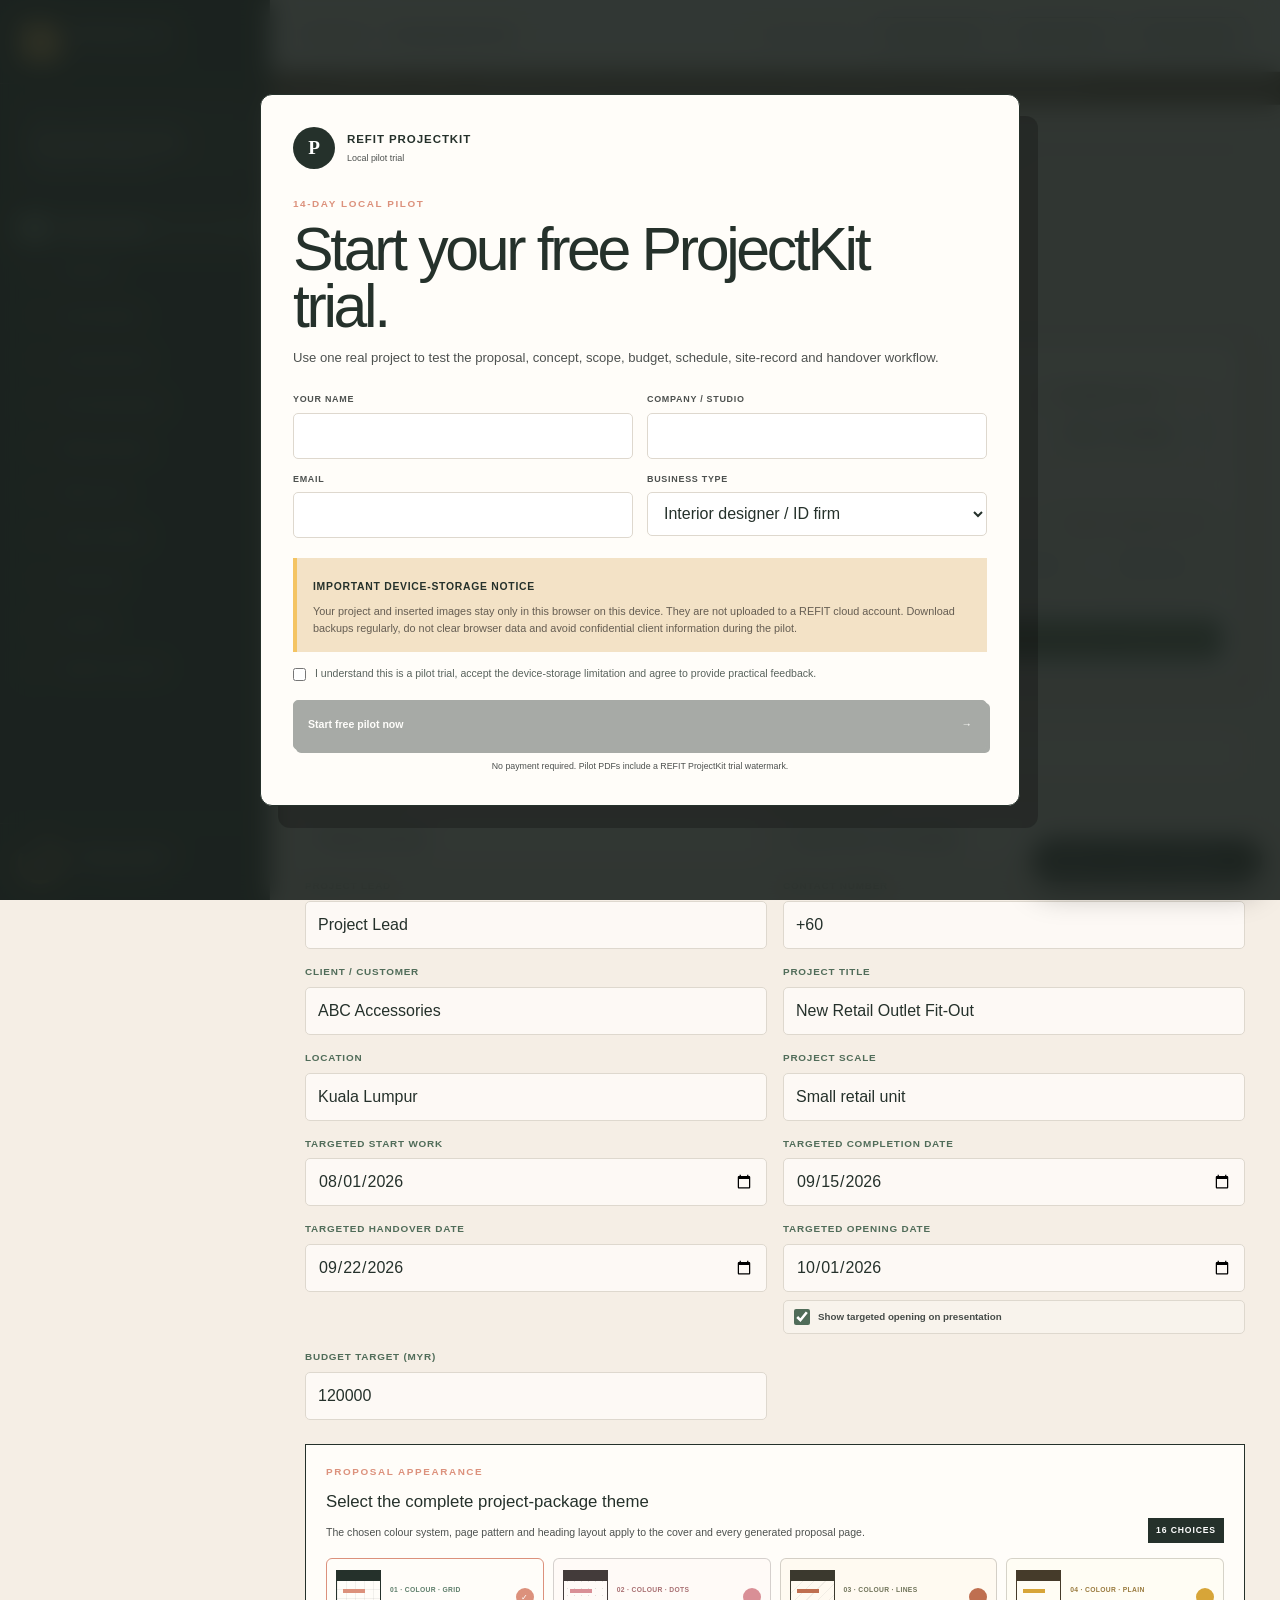
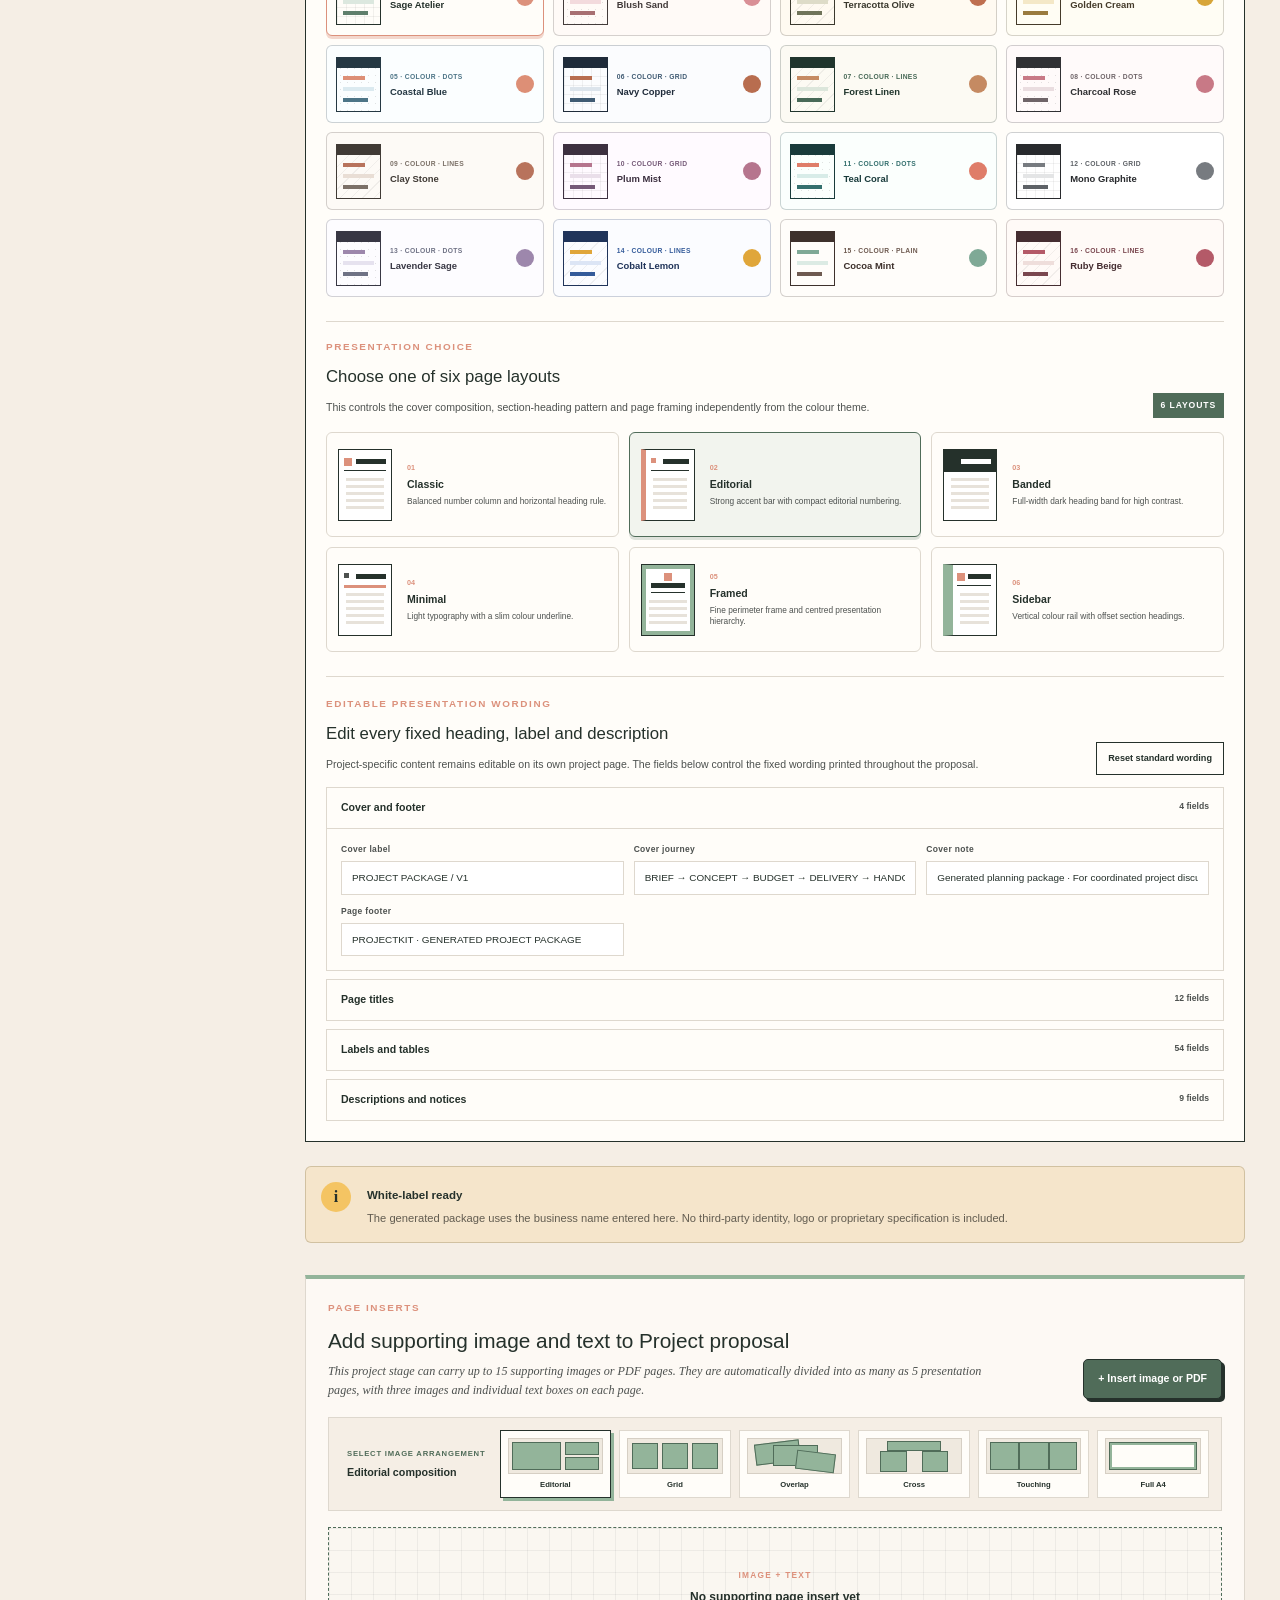
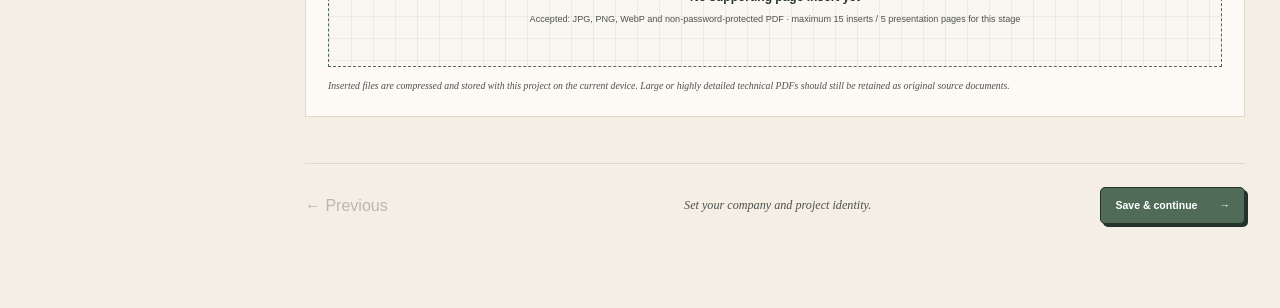
==== projectkit/index.html @ 4b43cba5 "Launch public ProjectKit local pilot" ====
<!doctype html>
<html lang="en">
  <head>
    <meta charset="UTF-8" />
    <meta name="viewport" content="width=device-width, initial-scale=1.0" />
    <meta name="theme-color" content="#25312b" />
    <meta name="description" content="REFIT ProjectKit local pilot for renovation proposal, concept, scope, budget, schedule and handover documents." />
    <title>REFIT ProjectKit · Local Pilot</title>
    <script type="module" crossorigin src="./assets/index-Lh7JPExm.js"></script>
    <link rel="stylesheet" crossorigin href="./assets/index-CarOcFyf.css">
  </head>
  <body>
    <div id="root"></div>
  </body>
</html>
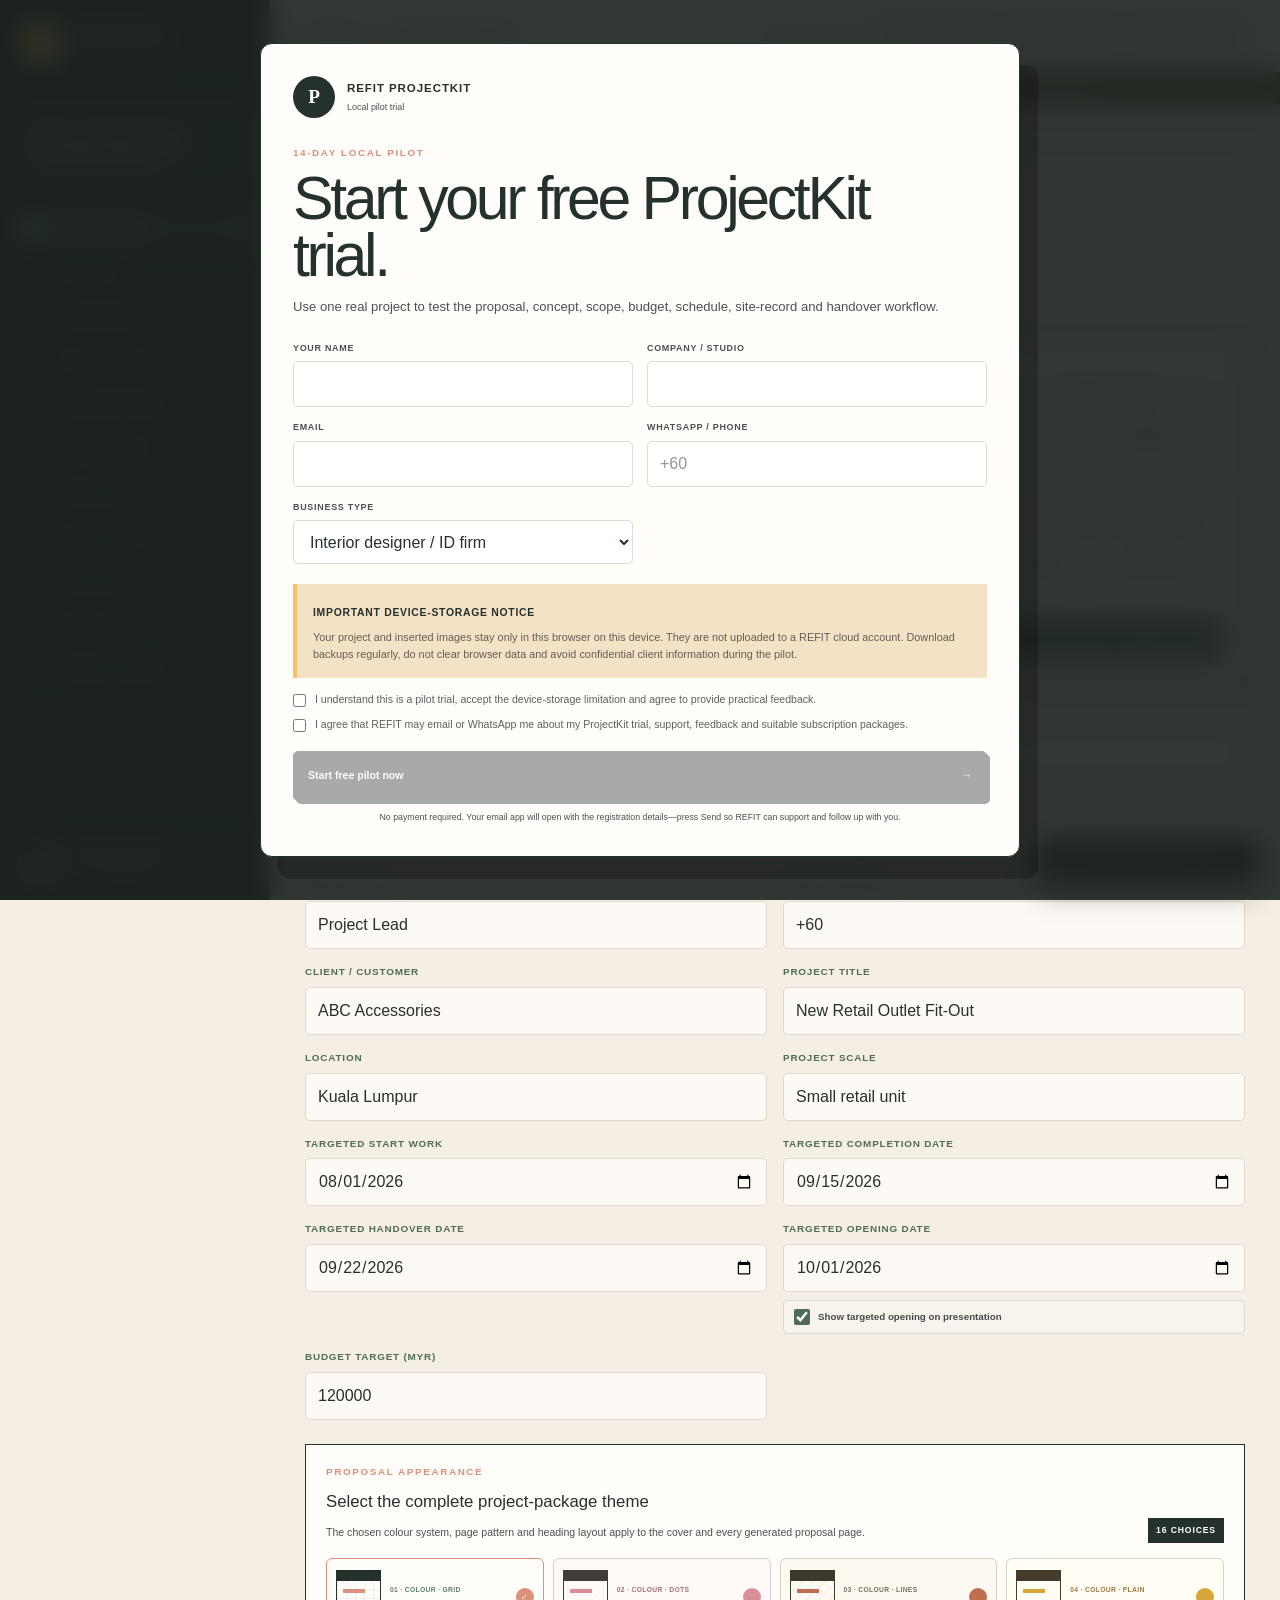
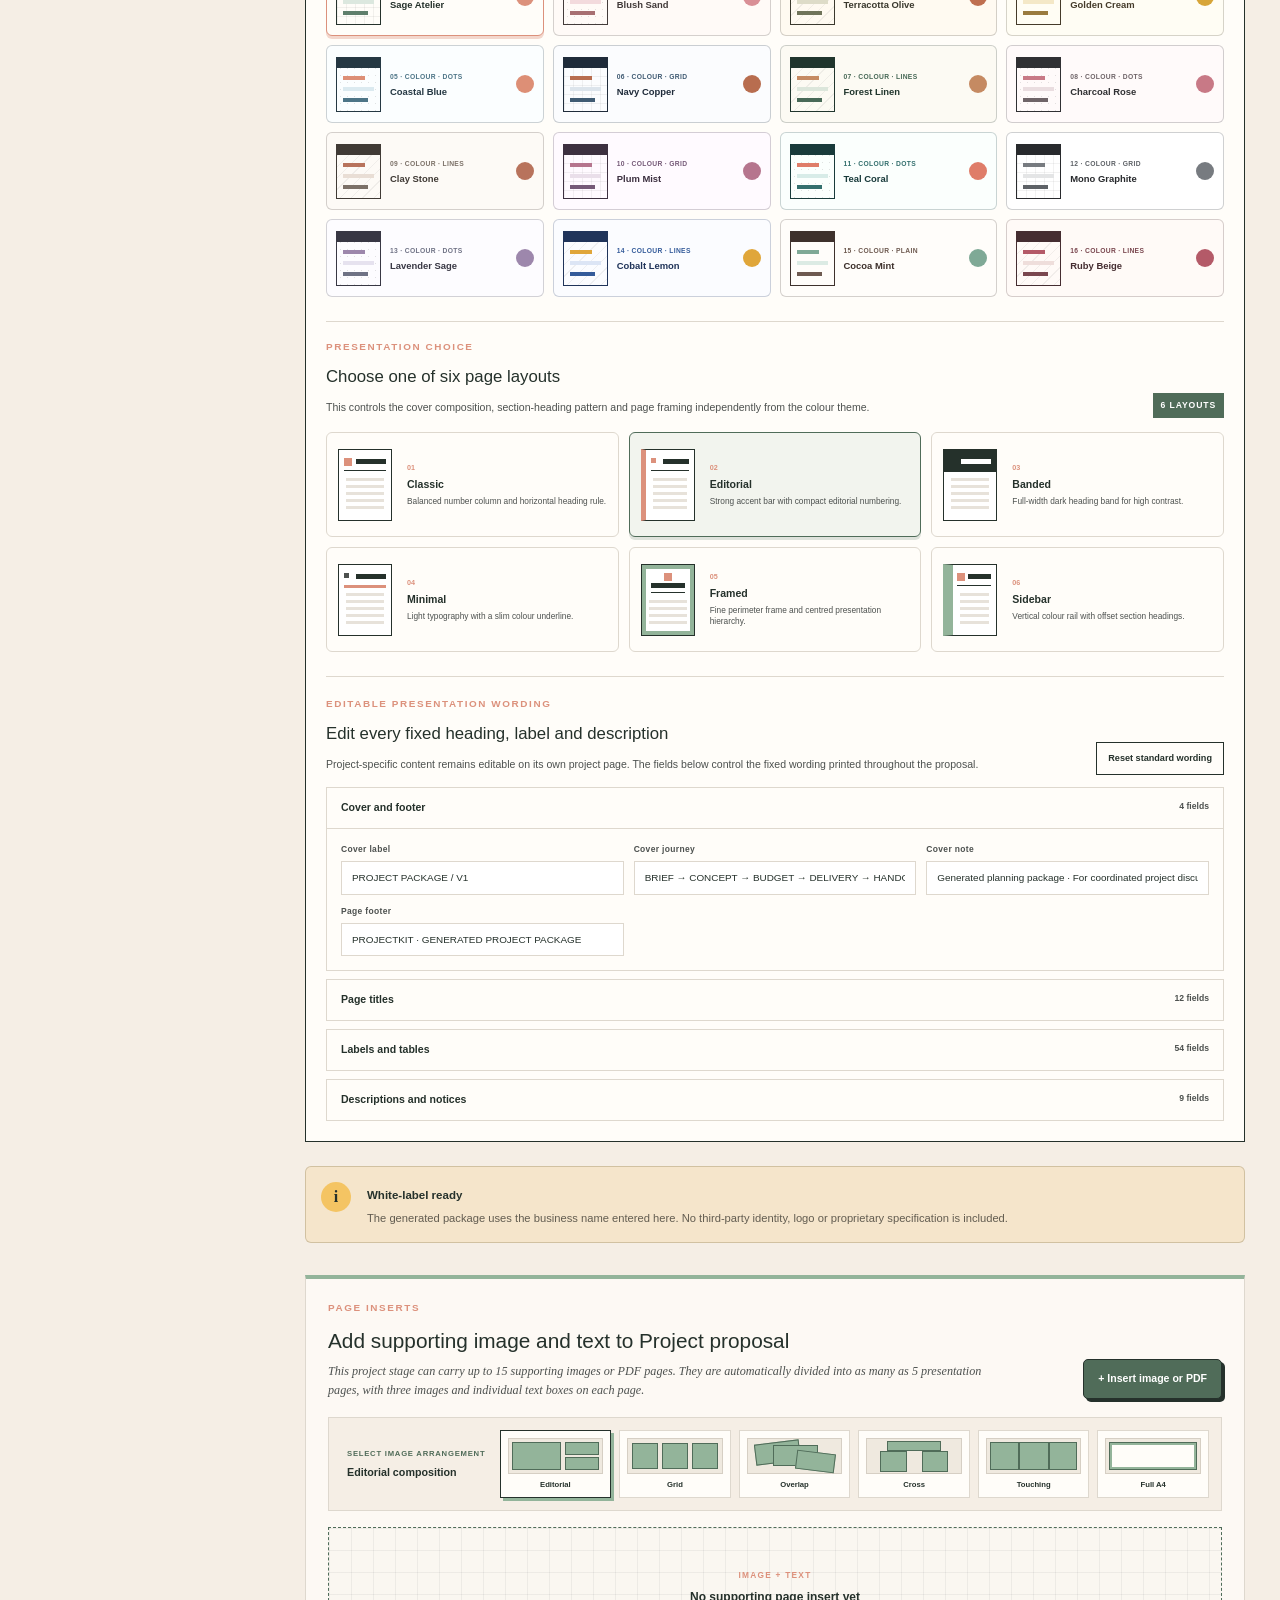
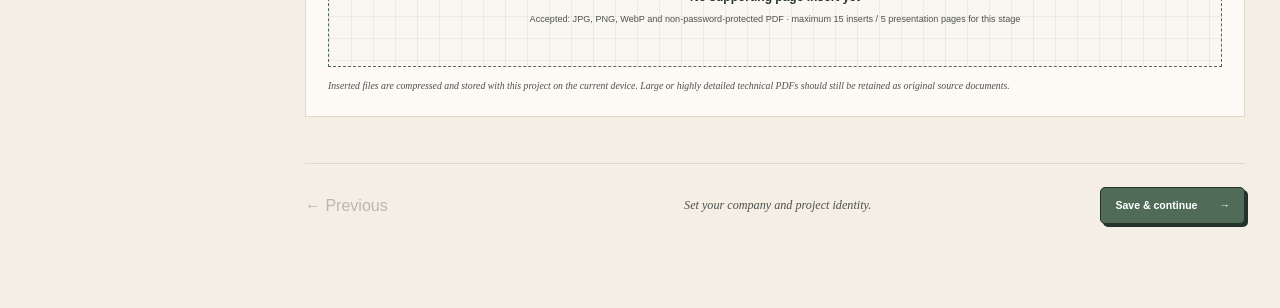
==== commit 7ca6b6ad: "Add pilot registration and follow-up details" ====
--- a/projectkit/index.html
+++ b/projectkit/index.html
@@ -6,8 +6,8 @@
     <meta name="theme-color" content="#25312b" />
     <meta name="description" content="REFIT ProjectKit local pilot for renovation proposal, concept, scope, budget, schedule and handover documents." />
     <title>REFIT ProjectKit · Local Pilot</title>
-    <script type="module" crossorigin src="./assets/index-Lh7JPExm.js"></script>
-    <link rel="stylesheet" crossorigin href="./assets/index-CarOcFyf.css">
+    <script type="module" crossorigin src="./assets/index-CqM3tNU8.js"></script>
+    <link rel="stylesheet" crossorigin href="./assets/index-CYn8efKg.css">
   </head>
   <body>
     <div id="root"></div>
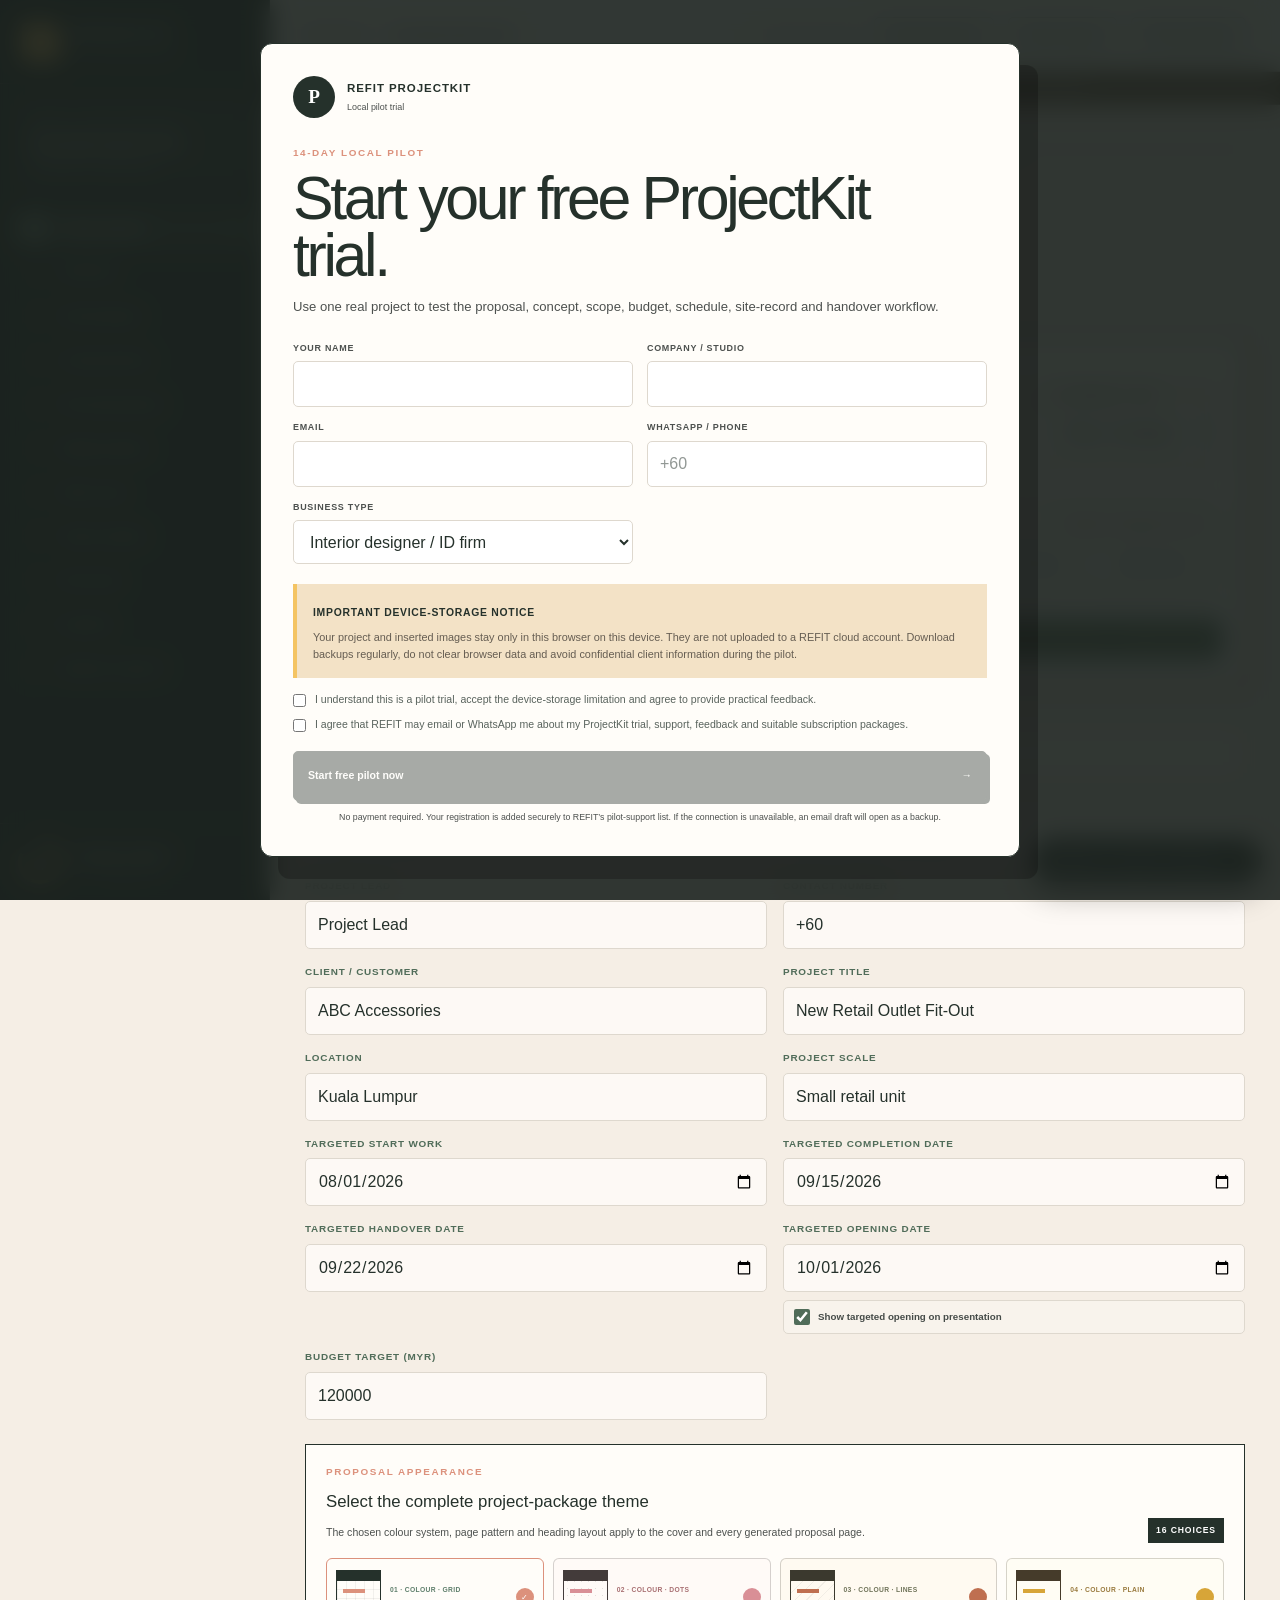
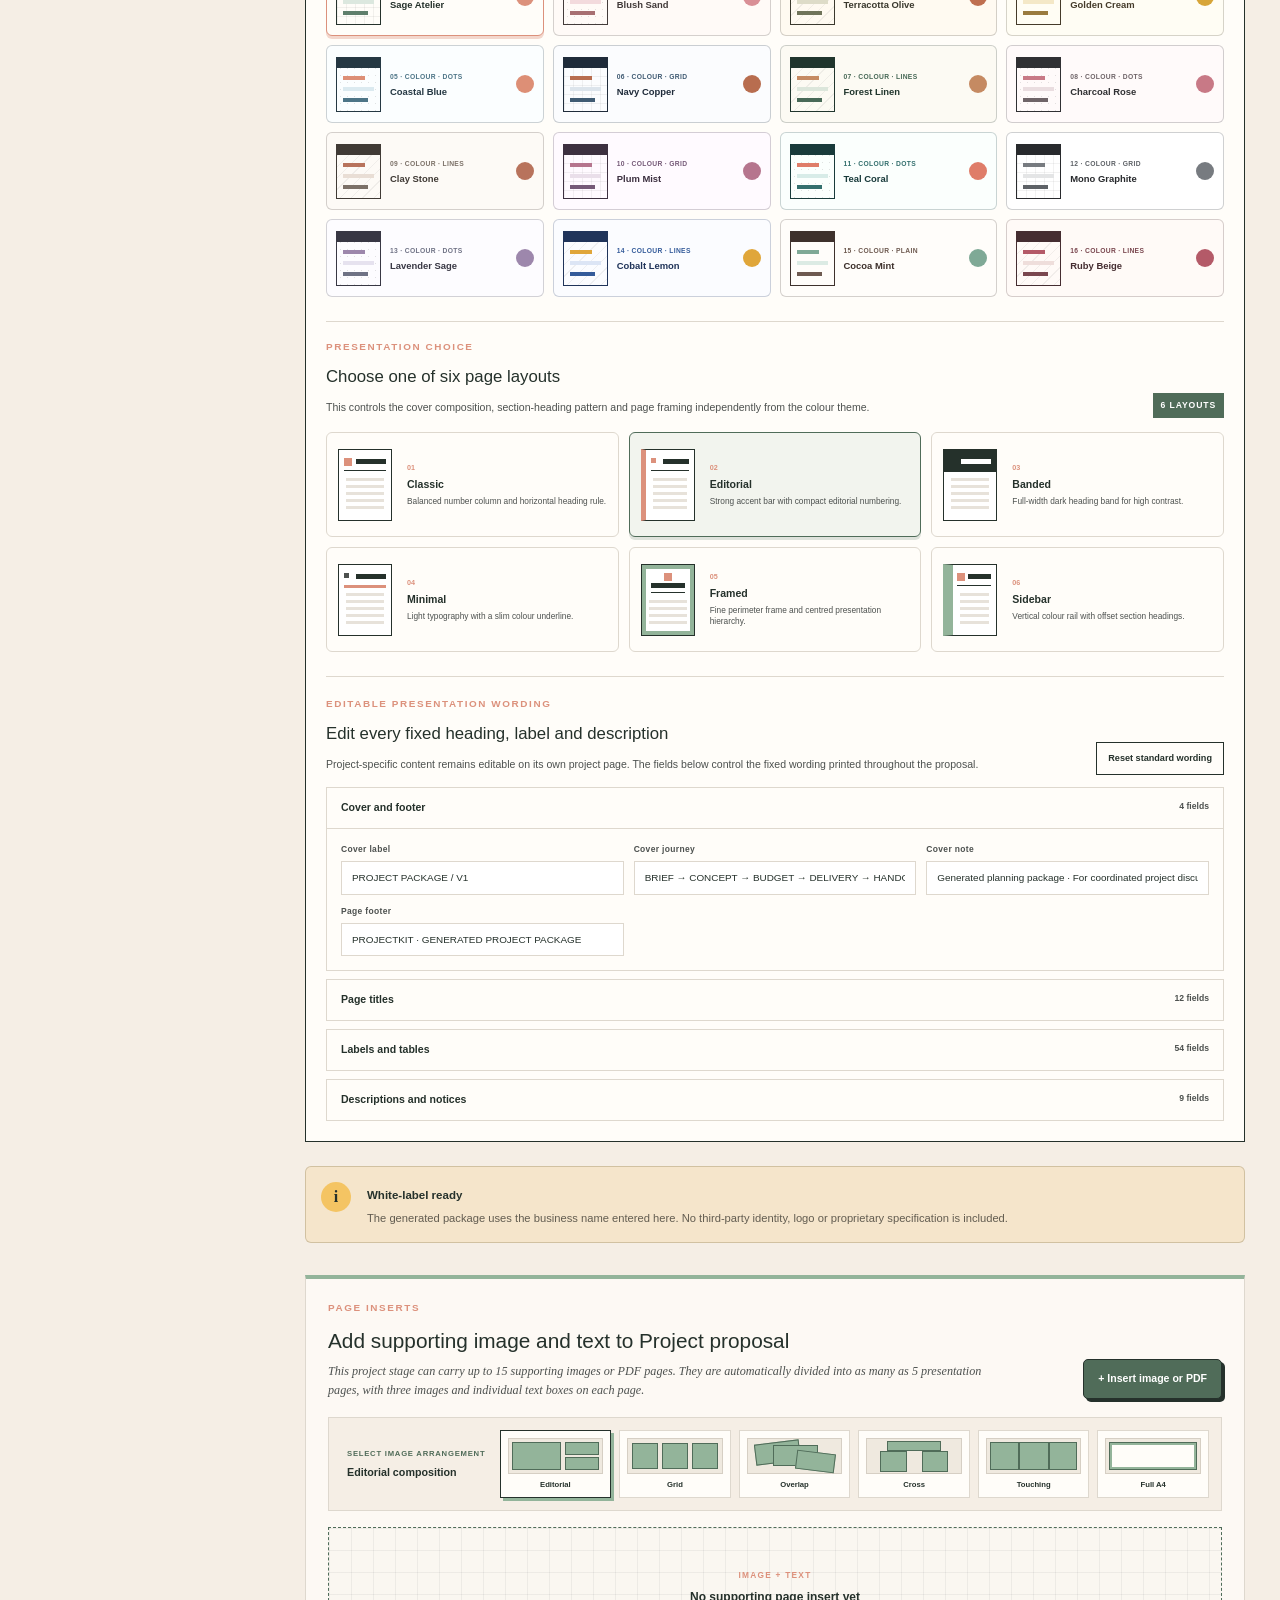
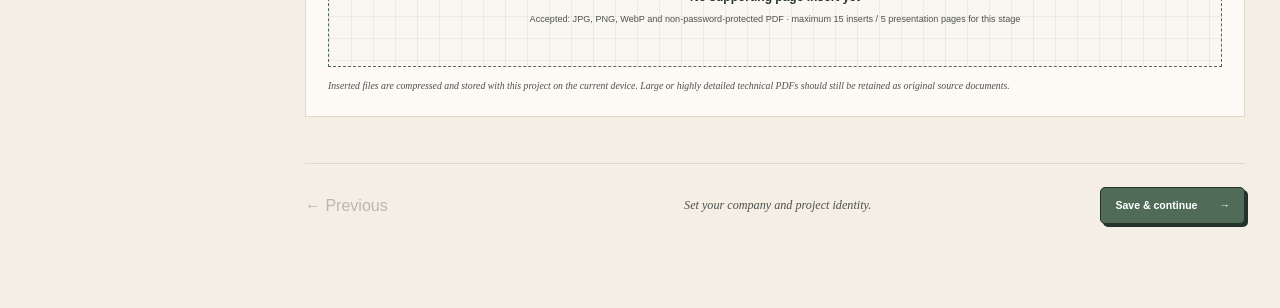
==== commit edd735e9: "Automatically record ProjectKit trials and sign-ins" ====
--- a/projectkit/index.html
+++ b/projectkit/index.html
@@ -6,7 +6,7 @@
     <meta name="theme-color" content="#25312b" />
     <meta name="description" content="REFIT ProjectKit local pilot for renovation proposal, concept, scope, budget, schedule and handover documents." />
     <title>REFIT ProjectKit · Local Pilot</title>
-    <script type="module" crossorigin src="./assets/index-CqM3tNU8.js"></script>
+    <script type="module" crossorigin src="./assets/index-DMtXZVDw.js"></script>
     <link rel="stylesheet" crossorigin href="./assets/index-CYn8efKg.css">
   </head>
   <body>
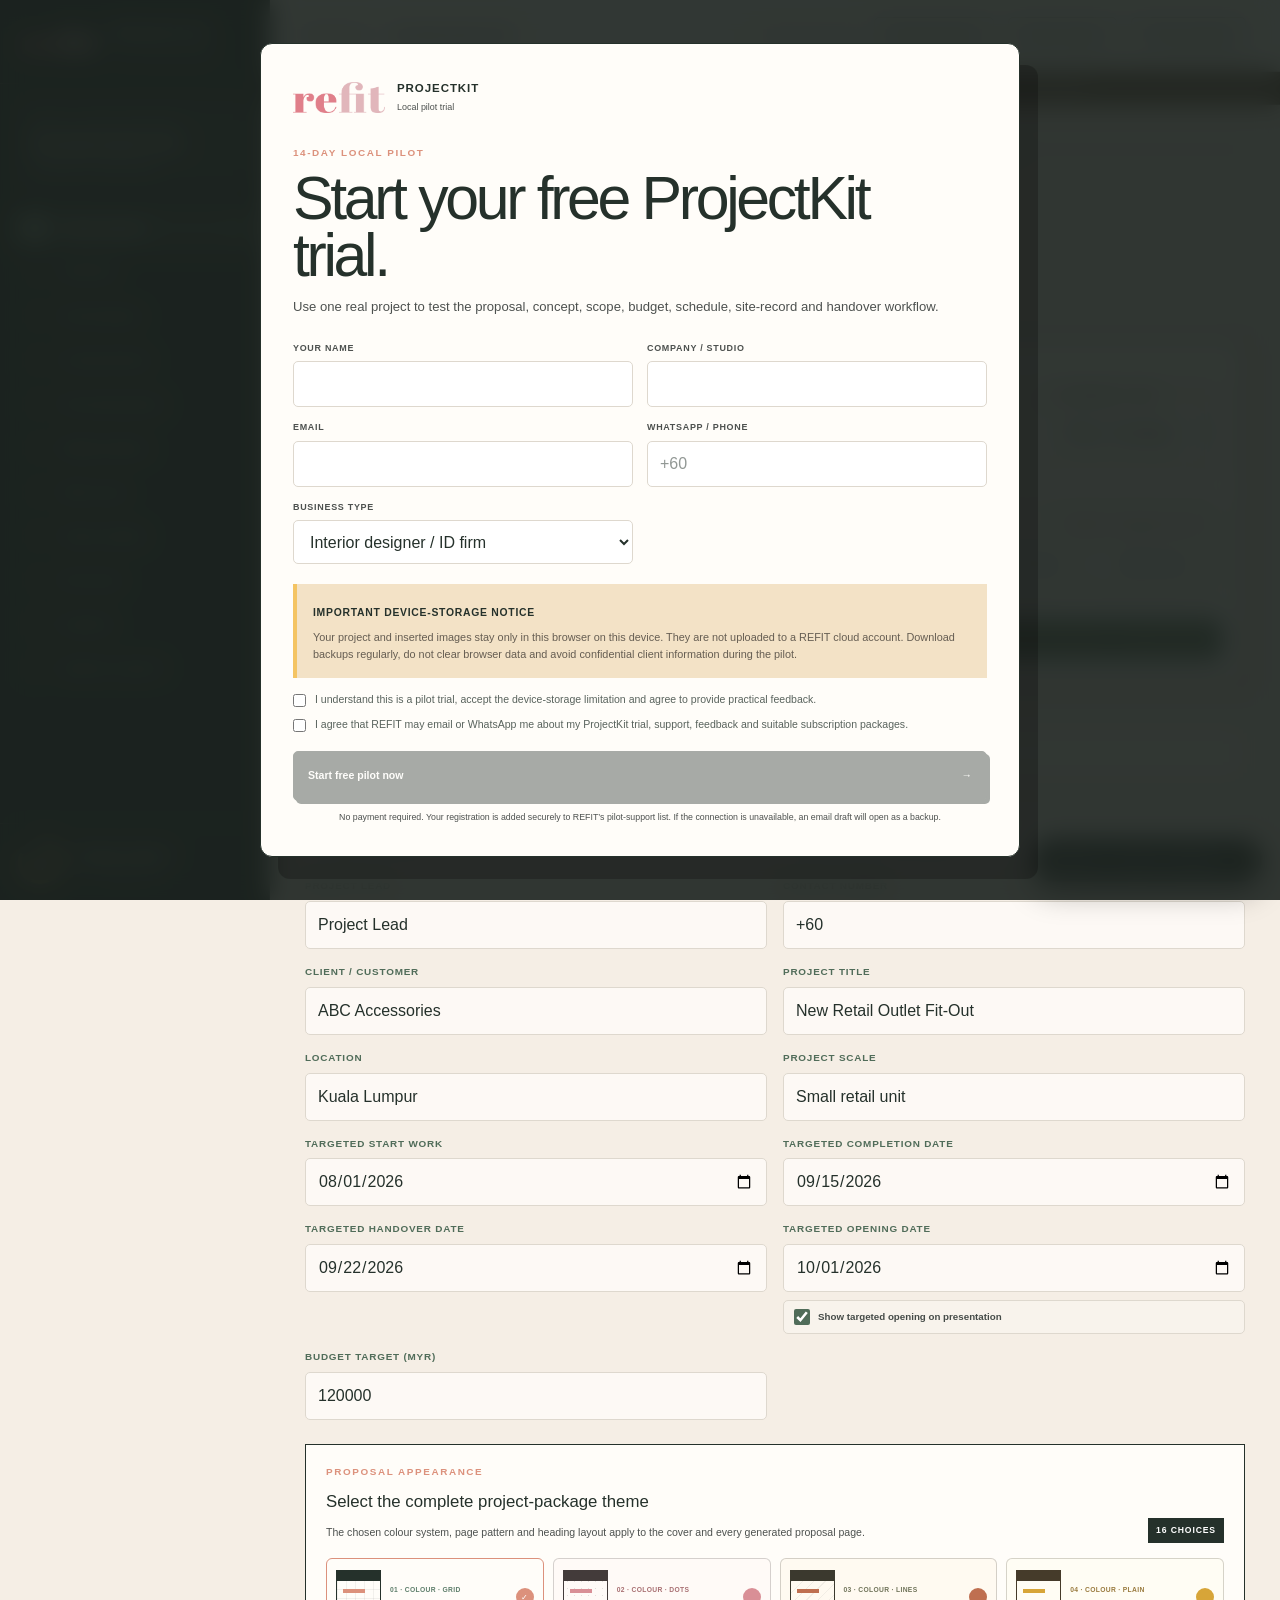
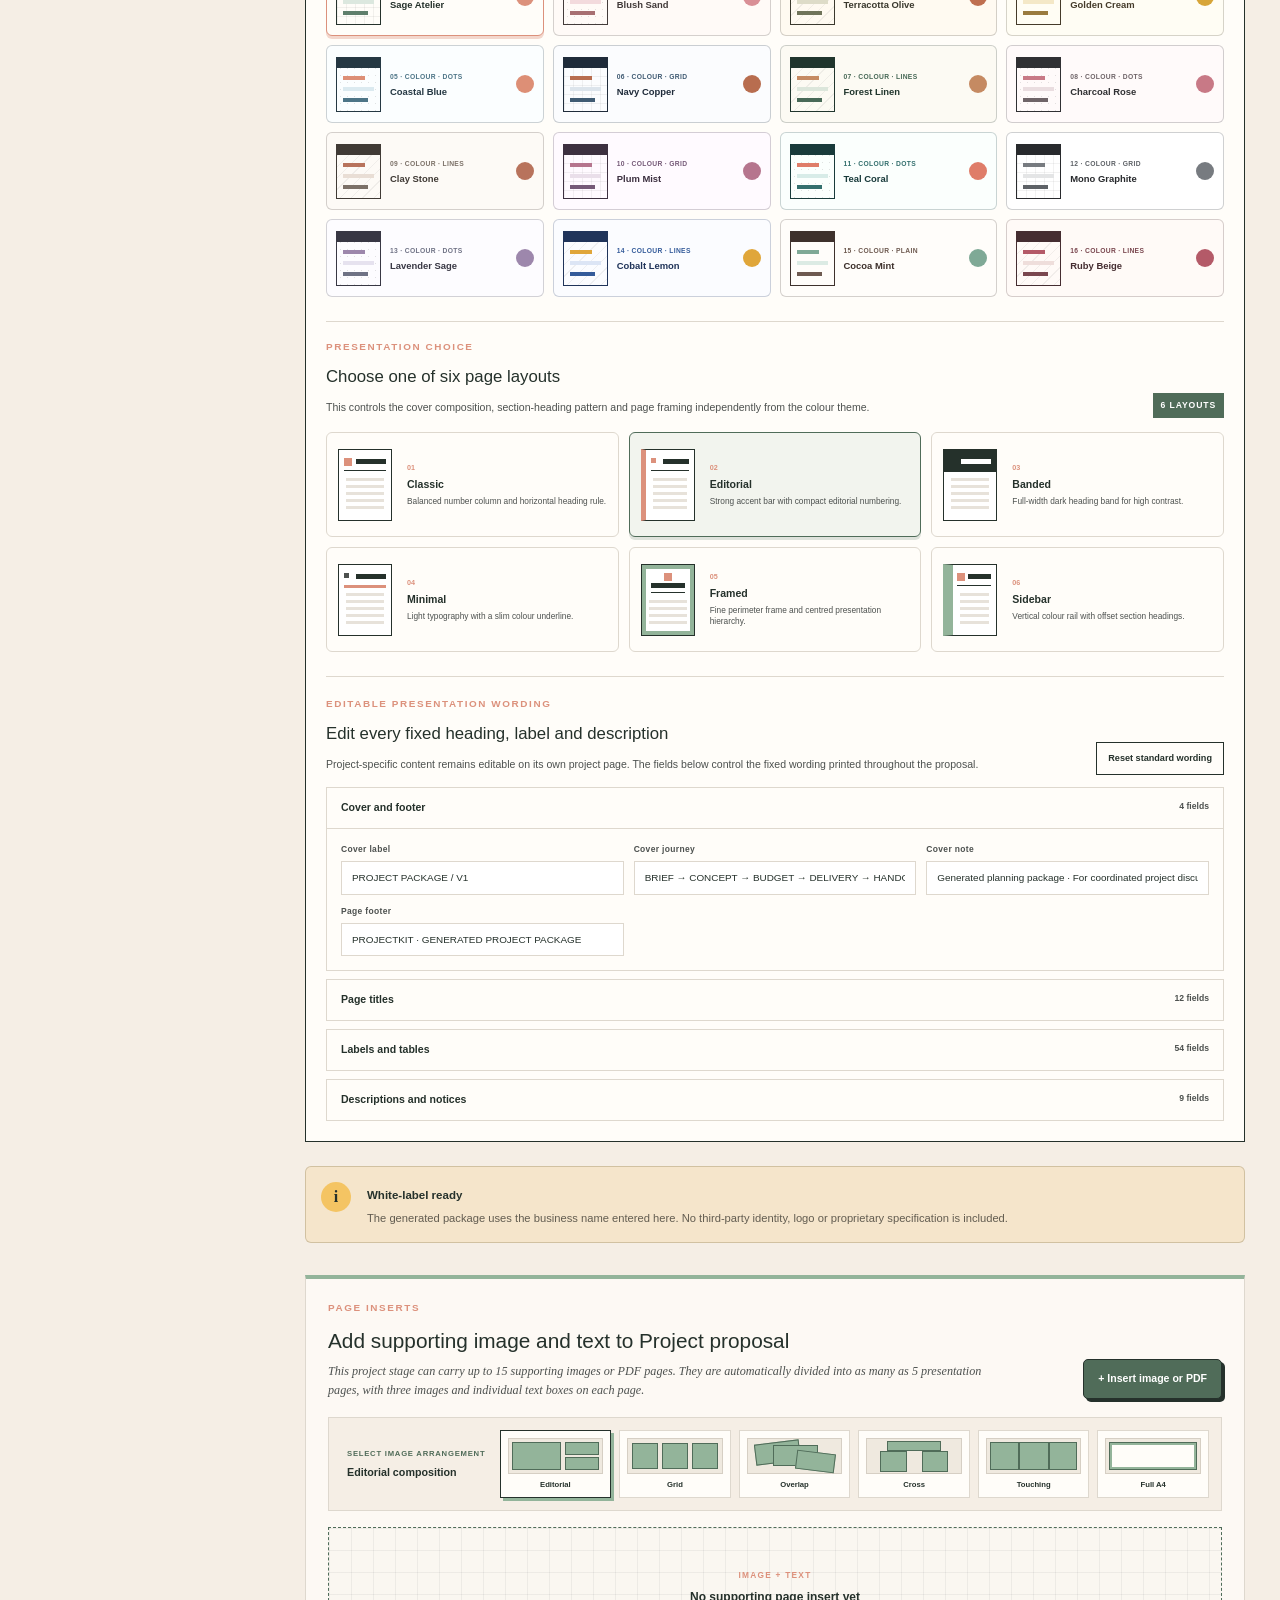
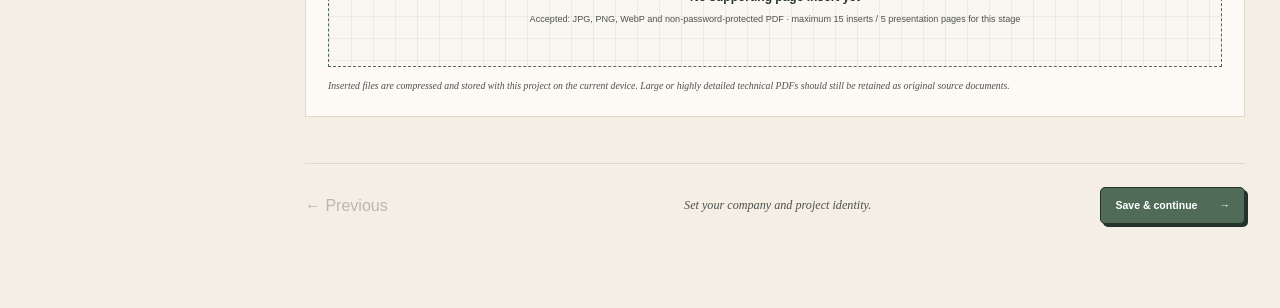
==== commit 45152138: "Use original REFIT logo in public ProjectKit" ====
--- a/projectkit/index.html
+++ b/projectkit/index.html
@@ -6,8 +6,8 @@
     <meta name="theme-color" content="#25312b" />
     <meta name="description" content="REFIT ProjectKit local pilot for renovation proposal, concept, scope, budget, schedule and handover documents." />
     <title>REFIT ProjectKit · Local Pilot</title>
-    <script type="module" crossorigin src="./assets/index-DMtXZVDw.js"></script>
-    <link rel="stylesheet" crossorigin href="./assets/index-CYn8efKg.css">
+    <script type="module" crossorigin src="./assets/index-Bd1Lu0jm.js"></script>
+    <link rel="stylesheet" crossorigin href="./assets/index-BgWpg6dN.css">
   </head>
   <body>
     <div id="root"></div>
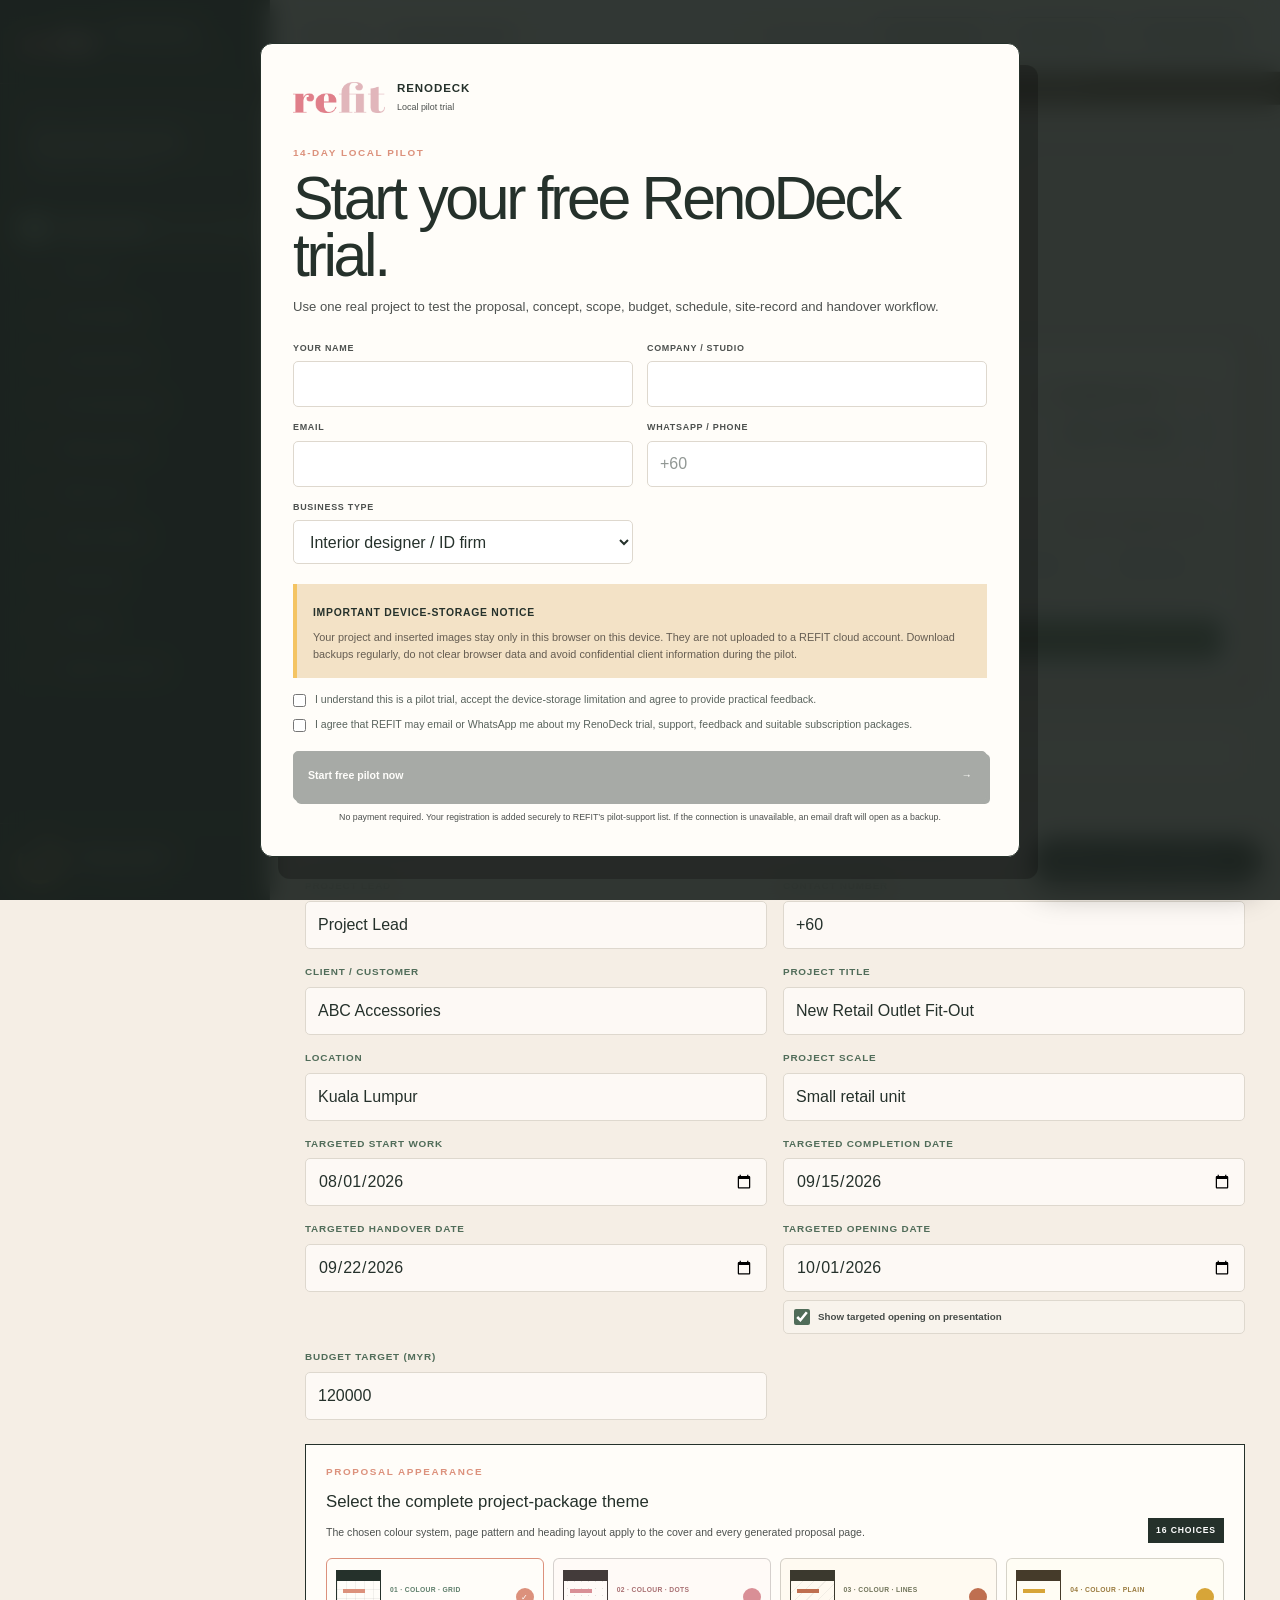
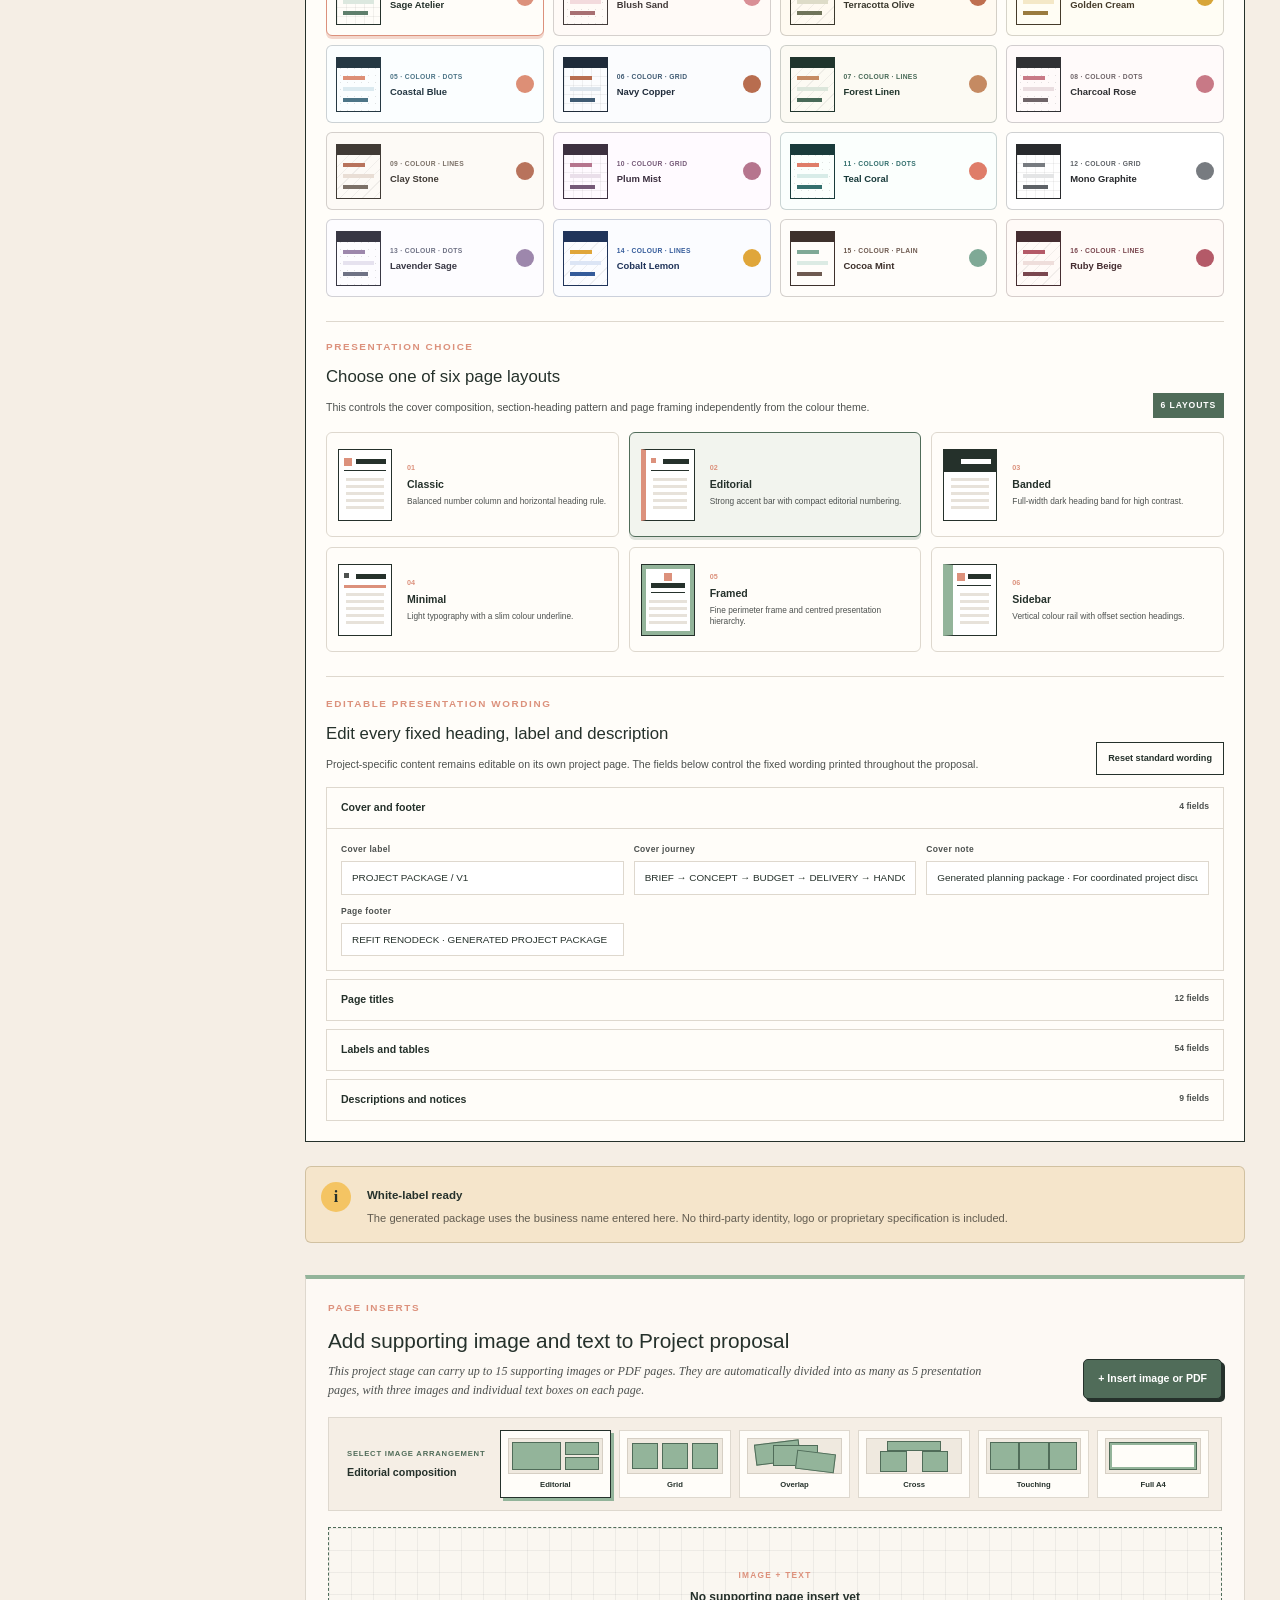
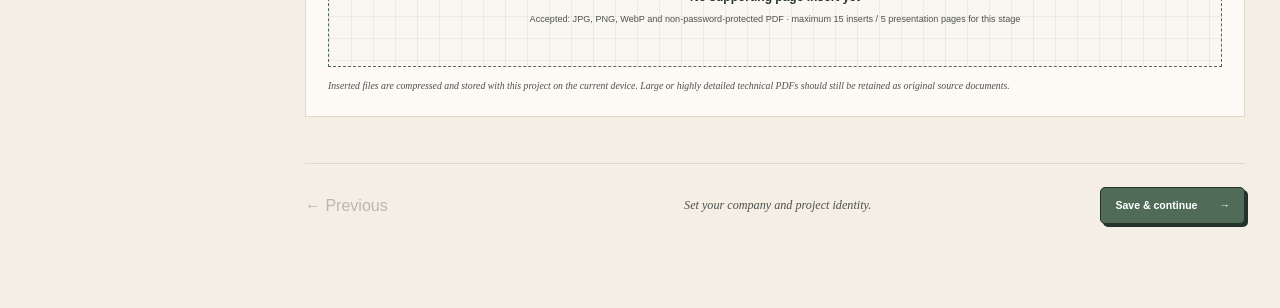
==== commit badae0f6: "Rebrand ProjectKit as RenoDeck" ====
--- a/projectkit/index.html
+++ b/projectkit/index.html
@@ -1,15 +1,15 @@
 <!doctype html>
 <html lang="en">
   <head>
-    <meta charset="UTF-8" />
-    <meta name="viewport" content="width=device-width, initial-scale=1.0" />
-    <meta name="theme-color" content="#25312b" />
-    <meta name="description" content="REFIT ProjectKit local pilot for renovation proposal, concept, scope, budget, schedule and handover documents." />
-    <title>REFIT ProjectKit · Local Pilot</title>
-    <script type="module" crossorigin src="./assets/index-Bd1Lu0jm.js"></script>
-    <link rel="stylesheet" crossorigin href="./assets/index-BgWpg6dN.css">
+    <meta charset="utf-8" />
+    <meta name="viewport" content="width=device-width, initial-scale=1" />
+    <meta name="robots" content="noindex" />
+    <meta http-equiv="refresh" content="0; url=../renodeck/" />
+    <link rel="canonical" href="https://refitinterior.com/renodeck/" />
+    <title>REFIT RenoDeck</title>
+    <script>window.location.replace("../renodeck/" + window.location.search + window.location.hash);</script>
   </head>
   <body>
-    <div id="root"></div>
+    <p>ProjectKit is now <a href="../renodeck/">REFIT RenoDeck</a>.</p>
   </body>
 </html>
